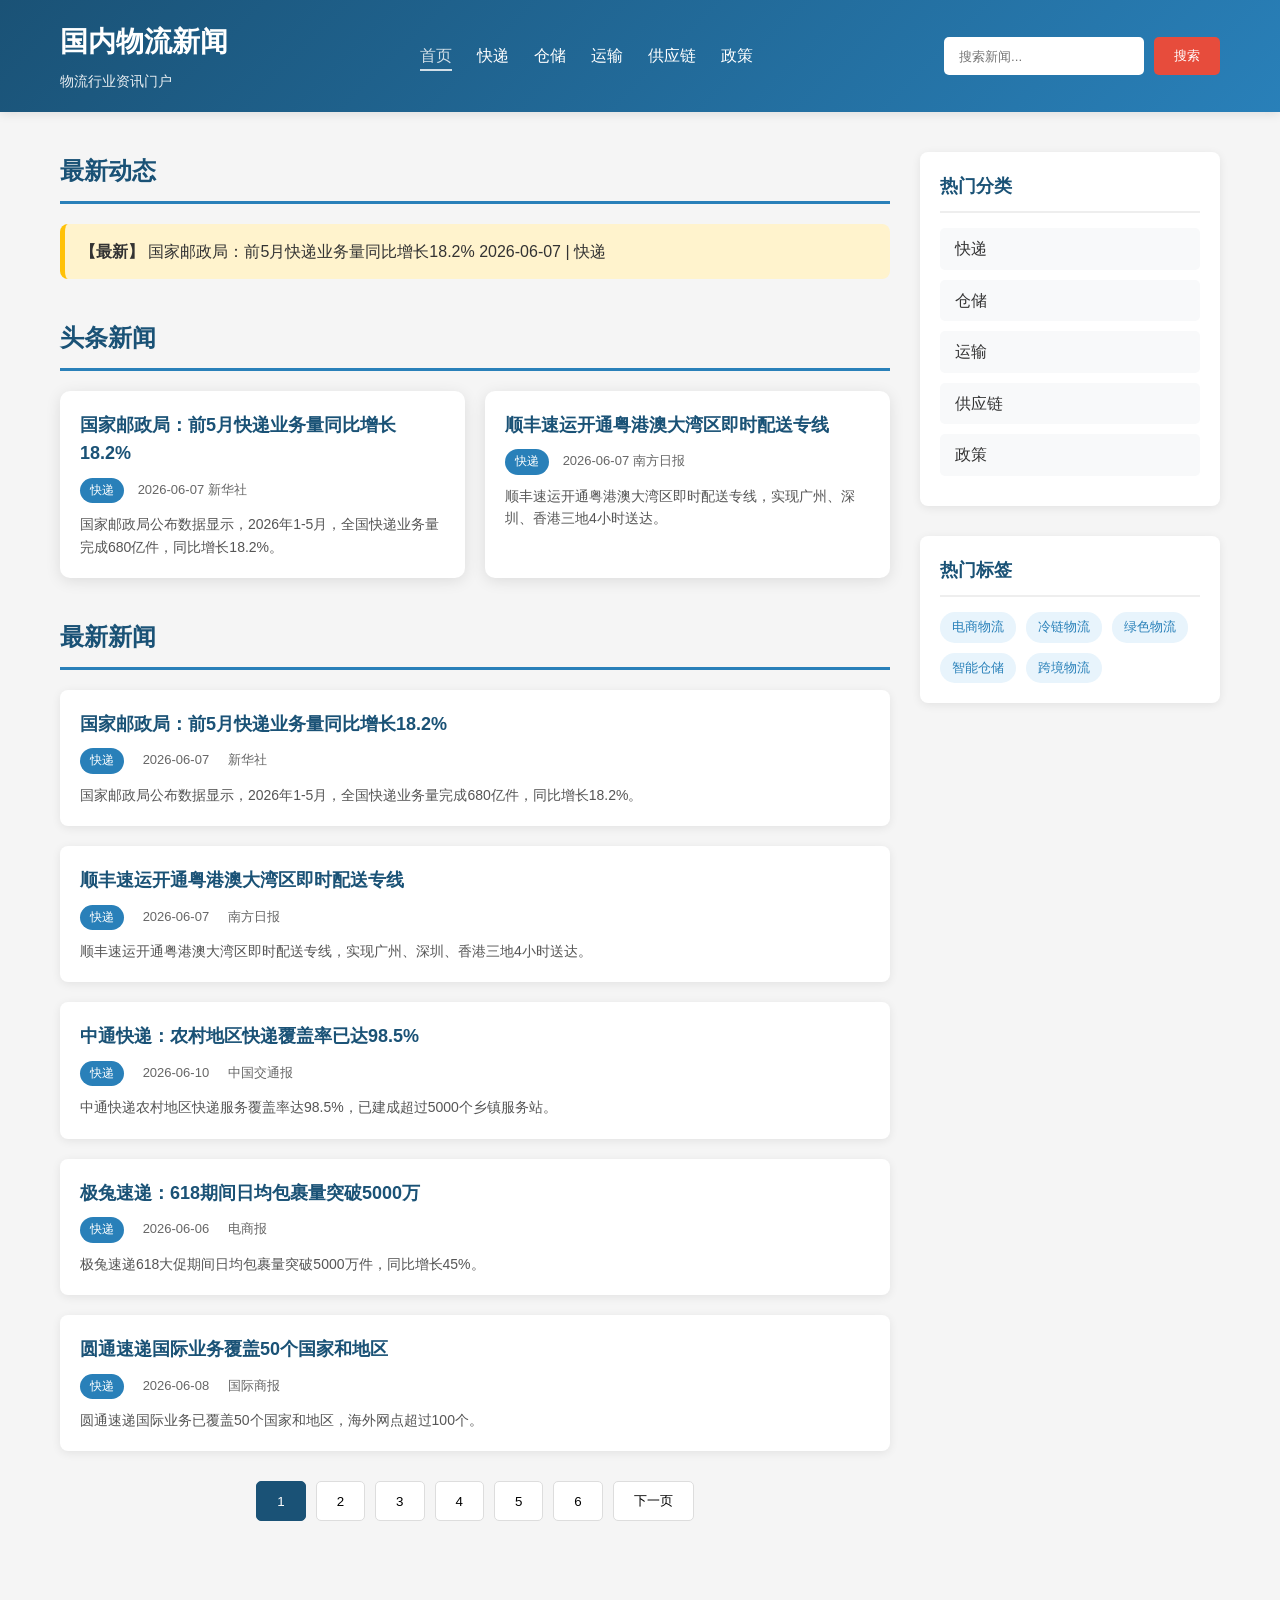
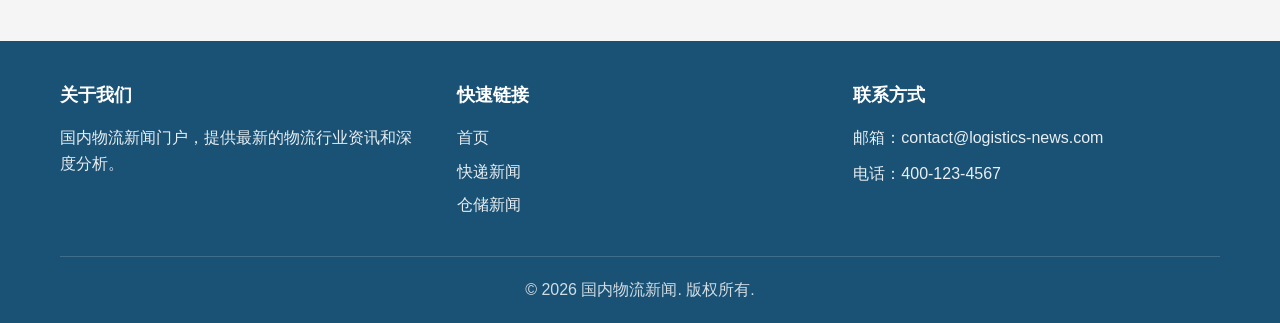
==== index.html @ 6ef32094 "物流新闻网站初始版本" ====
<!DOCTYPE html>
<html lang="zh-CN">
<head>
    <meta charset="UTF-8">
    <meta name="viewport" content="width=device-width, initial-scale=1.0">
    <meta name="description" content="国内物流行业最新新闻资讯，涵盖快递、仓储、运输、供应链等领域">
    <meta name="keywords" content="物流新闻,快递,仓储,运输,供应链,国内物流">
    <title>国内物流新闻 - 物流行业资讯门户</title>
    <link rel="stylesheet" href="css/style.css">
</head>
<body>
    <header class="header">
        <div class="container">
            <div class="logo">
                <h1>国内物流新闻</h1>
                <p class="tagline">物流行业资讯门户</p>
            </div>
            <nav class="nav">
                <ul>
                    <li><a href="index.html" class="active">首页</a></li>
                    <li><a href="category.html?cat=快递">快递</a></li>
                    <li><a href="category.html?cat=仓储">仓储</a></li>
                    <li><a href="category.html?cat=运输">运输</a></li>
                    <li><a href="category.html?cat=供应链">供应链</a></li>
                    <li><a href="category.html?cat=政策">政策</a></li>
                </ul>
            </nav>
            <div class="search-box">
                <input type="text" id="searchInput" placeholder="搜索新闻...">
                <button id="searchBtn">搜索</button>
            </div>
        </div>
    </header>

    <main class="main">
        <div class="container home-container">
            <div class="home-main">
                <section class="breaking-news">
                    <h2>最新动态</h2>
                    <div id="breakingNews" class="breaking-content">
                        <!-- 动态加载 -->
                    </div>
                </section>

                <section class="featured-news">
                    <h2>头条新闻</h2>
                    <div id="featuredNews" class="featured-grid">
                        <!-- 动态加载 -->
                    </div>
                </section>

                <section class="latest-news">
                    <h2>最新新闻</h2>
                    <div id="latestNews" class="news-list">
                        <!-- 动态加载 -->
                    </div>
                    <div class="pagination" id="pagination">
                        <!-- 分页控件 -->
                    </div>
                </section>
            </div>

            <aside class="sidebar">
                <div class="sidebar-section">
                    <h3>热门分类</h3>
                    <ul class="category-list">
                        <li><a href="category.html?cat=快递">快递</a></li>
                        <li><a href="category.html?cat=仓储">仓储</a></li>
                        <li><a href="category.html?cat=运输">运输</a></li>
                        <li><a href="category.html?cat=供应链">供应链</a></li>
                        <li><a href="category.html?cat=政策">政策</a></li>
                    </ul>
                </div>
                <div class="sidebar-section">
                    <h3>热门标签</h3>
                    <div class="tag-cloud">
                        <a href="category.html?tag=电商物流" class="tag">电商物流</a>
                        <a href="category.html?tag=冷链物流" class="tag">冷链物流</a>
                        <a href="category.html?tag=绿色物流" class="tag">绿色物流</a>
                        <a href="category.html?tag=智能仓储" class="tag">智能仓储</a>
                        <a href="category.html?tag=跨境物流" class="tag">跨境物流</a>
                    </div>
                </div>
            </aside>
        </div>
    </main>

    <footer class="footer">
        <div class="container">
            <div class="footer-content">
                <div class="footer-section">
                    <h4>关于我们</h4>
                    <p>国内物流新闻门户，提供最新的物流行业资讯和深度分析。</p>
                </div>
                <div class="footer-section">
                    <h4>快速链接</h4>
                    <ul>
                        <li><a href="index.html">首页</a></li>
                        <li><a href="category.html?cat=快递">快递新闻</a></li>
                        <li><a href="category.html?cat=仓储">仓储新闻</a></li>
                    </ul>
                </div>
                <div class="footer-section">
                    <h4>联系方式</h4>
                    <p>邮箱：contact@logistics-news.com</p>
                    <p>电话：400-123-4567</p>
                </div>
            </div>
            <div class="footer-bottom">
                <p>&copy; 2026 国内物流新闻. 版权所有.</p>
            </div>
        </div>
    </footer>

    <script src="js/articles.js"></script>
    <script src="js/main.js"></script>
</body>
</html>
---- css/style.css ----
/* 基础样式重置 */
* {
    margin: 0;
    padding: 0;
    box-sizing: border-box;
}

body {
    font-family: -apple-system, BlinkMacSystemFont, "Segoe UI", Roboto, "Helvetica Neue", Arial, "PingFang SC", "Microsoft YaHei", sans-serif;
    line-height: 1.6;
    color: #333;
    background-color: #f5f5f5;
}

.container {
    max-width: 1200px;
    margin: 0 auto;
    padding: 0 20px;
}

a {
    text-decoration: none;
    color: inherit;
}

ul {
    list-style: none;
}

/* 头部样式 */
.header {
    background: linear-gradient(135deg, #1a5276, #2980b9);
    color: white;
    padding: 20px 0;
    box-shadow: 0 2px 10px rgba(0,0,0,0.1);
}

.header .container {
    display: flex;
    justify-content: space-between;
    align-items: center;
    flex-wrap: wrap;
    gap: 20px;
}

.logo h1 {
    font-size: 28px;
    margin-bottom: 5px;
}

.logo h1 a {
    color: white;
}

.tagline {
    font-size: 14px;
    opacity: 0.9;
}

.nav ul {
    display: flex;
    gap: 25px;
}

.nav a {
    color: white;
    font-weight: 500;
    transition: opacity 0.3s;
}

.nav a:hover,
.nav a.active {
    opacity: 0.8;
    border-bottom: 2px solid white;
    padding-bottom: 5px;
}

.search-box {
    display: flex;
    gap: 10px;
}

.search-box input {
    padding: 10px 15px;
    border: none;
    border-radius: 5px;
    width: 200px;
}

.search-box button {
    padding: 10px 20px;
    background: #e74c3c;
    color: white;
    border: none;
    border-radius: 5px;
    cursor: pointer;
    transition: background 0.3s;
}

.search-box button:hover {
    background: #c0392b;
}

/* 主内容区 */
.main {
    padding: 40px 0;
}

.main .container {
    display: grid;
    grid-template-columns: 1fr 300px;
    gap: 30px;
}

/* 新闻板块样式 */
section {
    margin-bottom: 40px;
}

section h2 {
    font-size: 24px;
    color: #1a5276;
    margin-bottom: 20px;
    padding-bottom: 10px;
    border-bottom: 3px solid #2980b9;
}

/* 最新动态 */
.breaking-content {
    background: #fff3cd;
    padding: 15px;
    border-radius: 8px;
    border-left: 5px solid #ffc107;
}

/* 头条新闻网格 */
.featured-grid {
    display: grid;
    grid-template-columns: repeat(2, 1fr);
    gap: 20px;
}

.featured-item {
    background: white;
    border-radius: 10px;
    overflow: hidden;
    box-shadow: 0 3px 15px rgba(0,0,0,0.1);
    transition: transform 0.3s, box-shadow 0.3s;
}

.featured-item:hover {
    transform: translateY(-5px);
    box-shadow: 0 5px 20px rgba(0,0,0,0.15);
}

.featured-item .content {
    padding: 20px;
}

.featured-item h3 {
    font-size: 18px;
    margin-bottom: 10px;
    color: #1a5276;
}

.featured-item .meta {
    font-size: 13px;
    color: #666;
    margin-bottom: 10px;
}

.featured-item .summary {
    font-size: 14px;
    color: #555;
}

/* 新闻列表 */
.news-list {
    display: flex;
    flex-direction: column;
    gap: 20px;
}

.news-item {
    background: white;
    border-radius: 8px;
    overflow: hidden;
    box-shadow: 0 2px 10px rgba(0,0,0,0.08);
    transition: transform 0.3s, box-shadow 0.3s;
}

.news-item:hover {
    transform: translateX(5px);
    box-shadow: 0 4px 15px rgba(0,0,0,0.12);
}

.news-item .content {
    padding: 20px;
}

.news-item h3 {
    font-size: 18px;
    margin-bottom: 10px;
    color: #1a5276;
}

.news-item .meta {
    font-size: 13px;
    color: #666;
    margin-bottom: 10px;
}

.news-item .meta span {
    margin-right: 15px;
}

.news-item .summary {
    font-size: 14px;
    color: #555;
    display: -webkit-box;
    -webkit-line-clamp: 2;
    -webkit-box-orient: vertical;
    overflow: hidden;
}

/* 分类标签 */
.category-badge {
    display: inline-block;
    padding: 3px 10px;
    background: #2980b9;
    color: white;
    border-radius: 15px;
    font-size: 12px;
    margin-right: 10px;
}

/* 分页 */
.pagination {
    display: flex;
    justify-content: center;
    gap: 10px;
    margin-top: 30px;
}

.pagination button {
    padding: 10px 20px;
    border: 1px solid #ddd;
    background: white;
    border-radius: 5px;
    cursor: pointer;
    transition: all 0.3s;
}

.pagination button:hover {
    background: #2980b9;
    color: white;
    border-color: #2980b9;
}

.pagination button.active {
    background: #1a5276;
    color: white;
    border-color: #1a5276;
}

/* 侧边栏 */
.sidebar {
    display: flex;
    flex-direction: column;
    gap: 30px;
}

.sidebar-section {
    background: white;
    padding: 20px;
    border-radius: 8px;
    box-shadow: 0 2px 10px rgba(0,0,0,0.08);
}

.sidebar-section h3 {
    font-size: 18px;
    color: #1a5276;
    margin-bottom: 15px;
    padding-bottom: 10px;
    border-bottom: 2px solid #eee;
}

.category-list li {
    margin-bottom: 10px;
}

.category-list a {
    display: block;
    padding: 8px 15px;
    background: #f8f9fa;
    border-radius: 5px;
    transition: all 0.3s;
}

.category-list a:hover {
    background: #2980b9;
    color: white;
}

.tag-cloud {
    display: flex;
    flex-wrap: wrap;
    gap: 10px;
}

.tag {
    display: inline-block;
    padding: 5px 12px;
    background: #e8f4fc;
    color: #2980b9;
    border-radius: 15px;
    font-size: 13px;
    transition: all 0.3s;
}

.tag:hover {
    background: #2980b9;
    color: white;
}

/* 文章详情页 */
.article-detail {
    background: white;
    padding: 40px;
    border-radius: 10px;
    box-shadow: 0 3px 15px rgba(0,0,0,0.1);
}

.article-detail h1 {
    font-size: 28px;
    color: #1a5276;
    margin-bottom: 20px;
    line-height: 1.4;
}

.article-meta {
    display: flex;
    gap: 20px;
    margin-bottom: 20px;
    padding-bottom: 15px;
    border-bottom: 1px solid #eee;
    font-size: 14px;
    color: #666;
}

.article-content {
    font-size: 16px;
    line-height: 1.8;
}

.article-content p {
    margin-bottom: 20px;
}

.article-tags {
    margin-top: 30px;
    padding-top: 20px;
    border-top: 1px solid #eee;
}

.article-tags .tag {
    margin-right: 10px;
}

/* 相关文章 */
.related-list {
    display: flex;
    flex-direction: column;
    gap: 15px;
}

.related-item {
    padding: 10px;
    background: #f8f9fa;
    border-radius: 5px;
    transition: background 0.3s;
}

.related-item:hover {
    background: #e8f4fc;
}

.related-item h4 {
    font-size: 14px;
    margin-bottom: 5px;
    color: #1a5276;
}

.related-item .meta {
    font-size: 12px;
    color: #888;
}

/* 分类页面头部 */
.category-header {
    background: white;
    padding: 30px;
    border-radius: 10px;
    margin-bottom: 30px;
    box-shadow: 0 3px 15px rgba(0,0,0,0.1);
}

.category-header h2 {
    border: none;
    margin-bottom: 10px;
    padding-bottom: 0;
}

.category-meta {
    color: #666;
    font-size: 14px;
}

/* 页脚 */
.footer {
    background: #1a5276;
    color: white;
    padding: 40px 0 20px;
    margin-top: 40px;
}

.footer-content {
    display: grid;
    grid-template-columns: repeat(3, 1fr);
    gap: 30px;
    margin-bottom: 30px;
}

.footer-section h4 {
    font-size: 18px;
    margin-bottom: 15px;
}

.footer-section p {
    opacity: 0.9;
    margin-bottom: 10px;
}

.footer-section ul li {
    margin-bottom: 8px;
}

.footer-section a {
    opacity: 0.9;
    transition: opacity 0.3s;
}

.footer-section a:hover {
    opacity: 1;
}

.footer-bottom {
    text-align: center;
    padding-top: 20px;
    border-top: 1px solid rgba(255,255,255,0.2);
    opacity: 0.8;
}

/* 加载和错误状态 */
.loading,
.error {
    text-align: center;
    padding: 40px;
    font-size: 16px;
    color: #666;
}

.error {
    color: #e74c3c;
}

/* 响应式设计 */
@media (max-width: 992px) {
    .main .container {
        grid-template-columns: 1fr;
    }
    
    .sidebar {
        order: -1;
    }
    
    .featured-grid {
        grid-template-columns: 1fr;
    }
}

@media (max-width: 768px) {
    .header .container {
        flex-direction: column;
        text-align: center;
    }
    
    .nav ul {
        flex-wrap: wrap;
        justify-content: center;
    }
    
    .footer-content {
        grid-template-columns: 1fr;
    }
    
    .article-detail {
        padding: 20px;
    }
    
    .article-meta {
        flex-direction: column;
        gap: 10px;
    }
    
    .category-container {
        grid-template-columns: 1fr;
    }
}

/* 首页布局 */
.home-container {
    display: grid;
    grid-template-columns: 1fr 280px;
    gap: 30px;
}

.home-main {
    min-width: 0;
}

/* 分类页面布局 */
.category-container {
    display: grid;
    grid-template-columns: 1fr 280px;
    gap: 30px;
}

.category-main {
    min-width: 0;
}

.category-header {
    background: white;
    padding: 30px;
    border-radius: 10px;
    margin-bottom: 25px;
    box-shadow: 0 2px 10px rgba(0,0,0,0.08);
}

.category-header h2 {
    font-size: 26px;
    color: #1a5276;
    margin-bottom: 10px;
    border: none;
    padding-bottom: 0;
}

.category-meta {
    color: #666;
    font-size: 14px;
}

.category-news {
    background: white;
    padding: 25px;
    border-radius: 10px;
    box-shadow: 0 2px 10px rgba(0,0,0,0.08);
}

.category-news .news-list {
    gap: 20px;
}

.category-news .news-item {
    background: #f8f9fa;
}

/* 返回顶部按钮 */
.back-to-top {
    position: fixed;
    bottom: 40px;
    right: 40px;
    width: 50px;
    height: 50px;
    background: linear-gradient(135deg, #1a5276, #2980b9);
    color: white;
    border: none;
    border-radius: 50%;
    cursor: pointer;
    display: flex;
    align-items: center;
    justify-content: center;
    font-size: 24px;
    box-shadow: 0 4px 15px rgba(0,0,0,0.2);
    transition: all 0.3s;
    opacity: 0;
    visibility: hidden;
    z-index: 1000;
}

.back-to-top:hover {
    transform: translateY(-5px);
    box-shadow: 0 6px 20px rgba(0,0,0,0.3);
}

.back-to-top.visible {
    opacity: 1;
    visibility: visible;
}

.back-to-top::before {
    content: "↑";
    font-weight: bold;
}

/* 返回列表按钮 */
.back-to-list {
    display: inline-flex;
    align-items: center;
    gap: 8px;
    padding: 10px 20px;
    background: #f8f9fa;
    color: #1a5276;
    border: 2px solid #1a5276;
    border-radius: 25px;
    font-size: 14px;
    text-decoration: none;
    transition: all 0.3s;
    margin-bottom: 20px;
}

.back-to-list:hover {
    background: #1a5276;
    color: white;
}

.back-to-list::before {
    content: "←";
    font-size: 16px;
}

/* 文章详情页布局 */
.article-container {
    display: grid;
    grid-template-columns: 1fr 280px;
    gap: 30px;
}

.article-main {
    min-width: 0;
}

.article-detail {
    background: white;
    padding: 40px;
    border-radius: 10px;
    box-shadow: 0 2px 10px rgba(0,0,0,0.08);
}
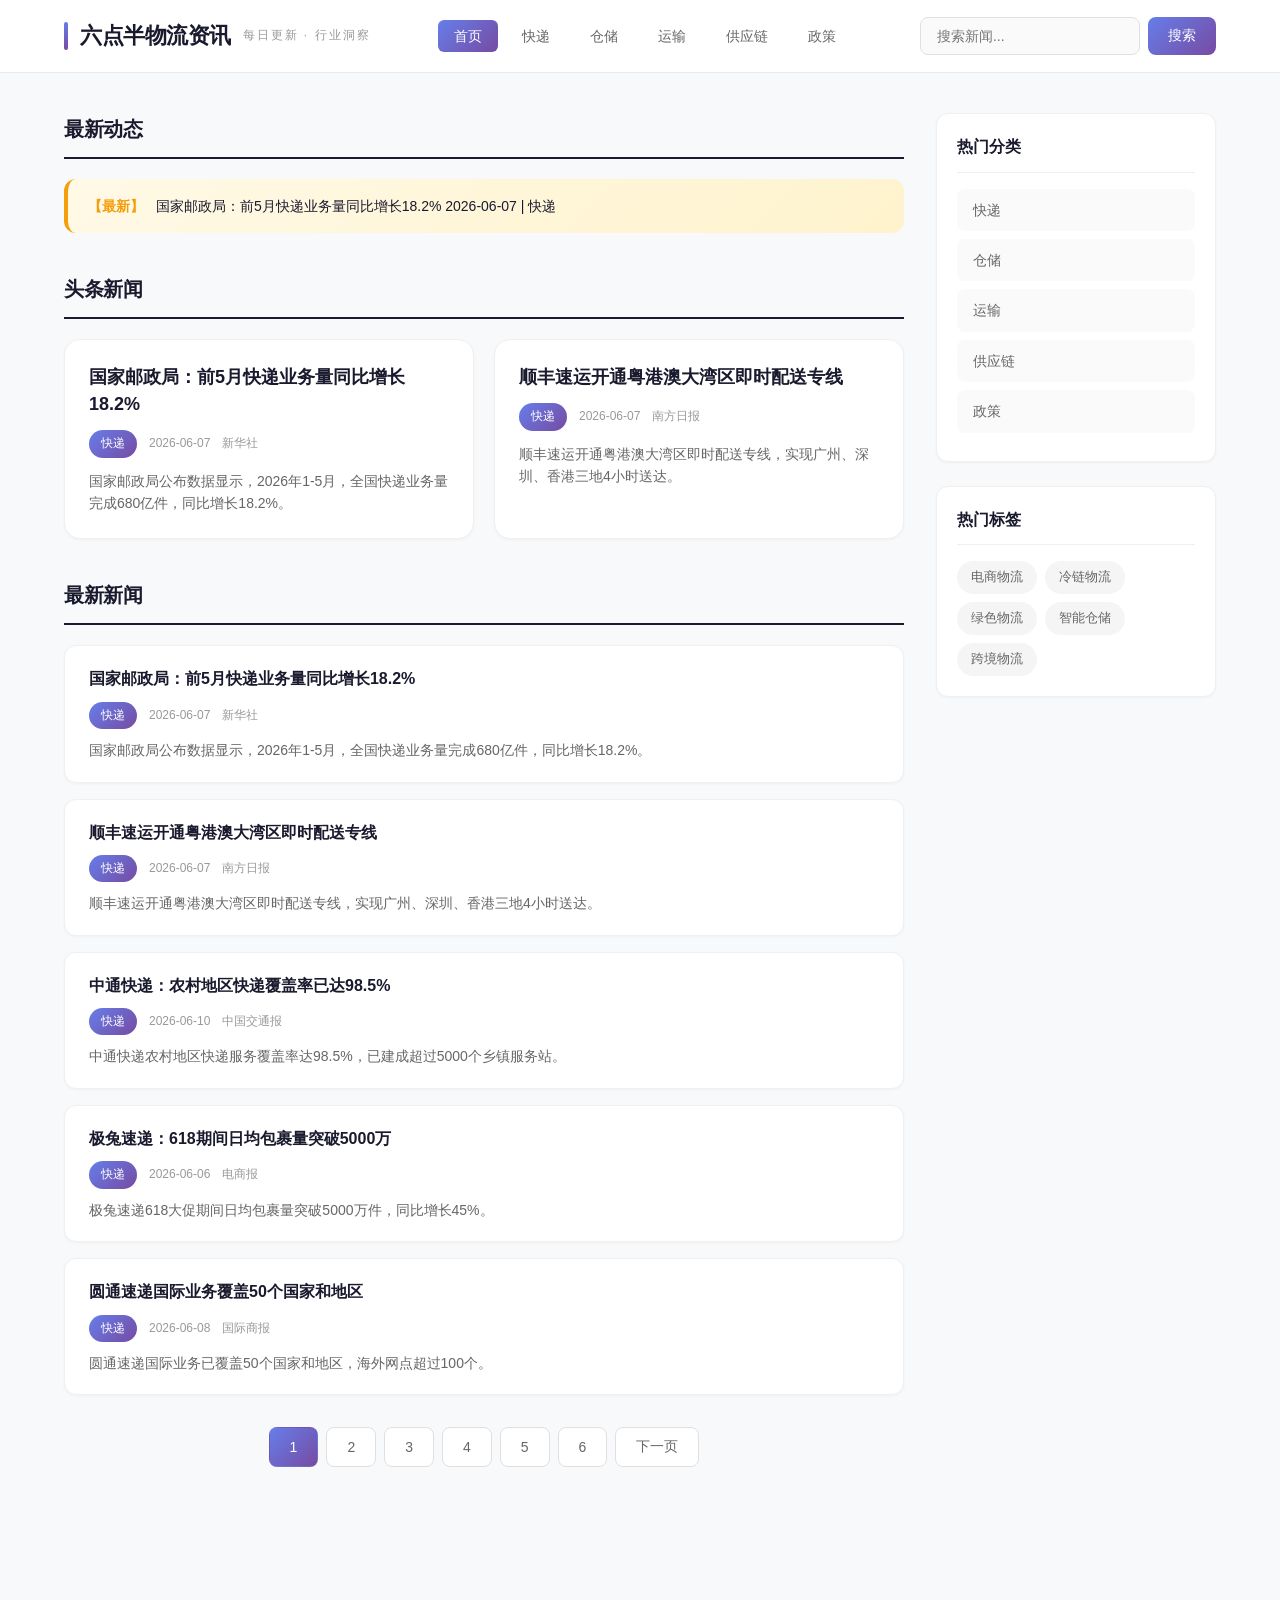
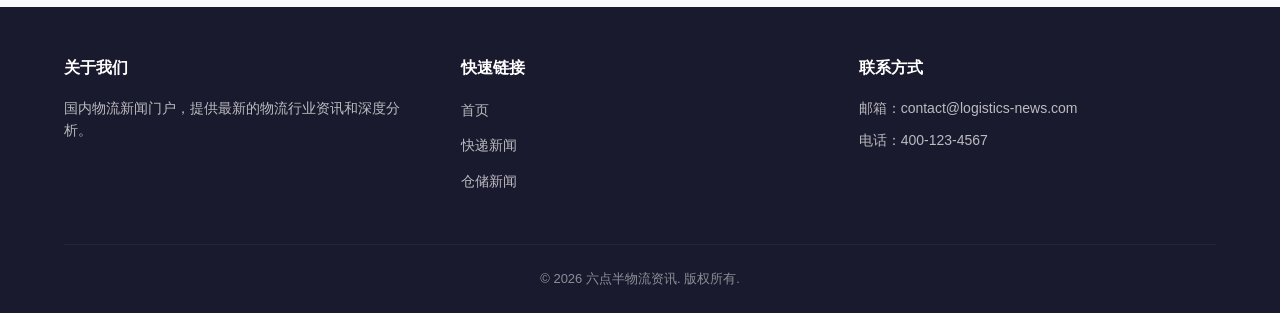
==== commit aad1da7e: "网站更名为六点半物流资讯，优化UI设计" ====
--- a/index.html
+++ b/index.html
@@ -5,15 +5,15 @@
     <meta name="viewport" content="width=device-width, initial-scale=1.0">
     <meta name="description" content="国内物流行业最新新闻资讯，涵盖快递、仓储、运输、供应链等领域">
     <meta name="keywords" content="物流新闻,快递,仓储,运输,供应链,国内物流">
-    <title>国内物流新闻 - 物流行业资讯门户</title>
+    <title>六点半物流资讯 - 物流行业资讯门户</title>
     <link rel="stylesheet" href="css/style.css">
 </head>
 <body>
     <header class="header">
         <div class="container">
             <div class="logo">
-                <h1>国内物流新闻</h1>
-                <p class="tagline">物流行业资讯门户</p>
+                <h1>六点半物流资讯</h1>
+                <p class="tagline">每日更新 · 行业洞察</p>
             </div>
             <nav class="nav">
                 <ul>
@@ -107,7 +107,7 @@
                 </div>
             </div>
             <div class="footer-bottom">
-                <p>&copy; 2026 国内物流新闻. 版权所有.</p>
+                <p>&copy; 2026 六点半物流资讯. 版权所有.</p>
             </div>
         </div>
     </footer>
--- a/css/style.css
+++ b/css/style.css
@@ -8,97 +8,137 @@
 body {
     font-family: -apple-system, BlinkMacSystemFont, "Segoe UI", Roboto, "Helvetica Neue", Arial, "PingFang SC", "Microsoft YaHei", sans-serif;
     line-height: 1.6;
-    color: #333;
-    background-color: #f5f5f5;
+    color: #1a1a2e;
+    background-color: #f8f9fa;
+    -webkit-font-smoothing: antialiased;
 }
 
 .container {
     max-width: 1200px;
     margin: 0 auto;
-    padding: 0 20px;
+    padding: 0 24px;
 }
 
 a {
     text-decoration: none;
     color: inherit;
+    transition: color 0.2s;
 }
 
 ul {
     list-style: none;
 }
 
-/* 头部样式 */
+/* 头部样式 - 简洁高级 */
 .header {
-    background: linear-gradient(135deg, #1a5276, #2980b9);
-    color: white;
-    padding: 20px 0;
-    box-shadow: 0 2px 10px rgba(0,0,0,0.1);
+    background: #fff;
+    border-bottom: 1px solid #eaeaea;
+    padding: 0;
+    position: sticky;
+    top: 0;
+    z-index: 100;
 }
 
 .header .container {
     display: flex;
     justify-content: space-between;
     align-items: center;
-    flex-wrap: wrap;
-    gap: 20px;
+    height: 72px;
+}
+
+.logo {
+    display: flex;
+    align-items: center;
+    gap: 12px;
 }
 
 .logo h1 {
-    font-size: 28px;
-    margin-bottom: 5px;
+    font-size: 22px;
+    font-weight: 700;
+    color: #1a1a2e;
+    letter-spacing: -0.5px;
 }
 
 .logo h1 a {
-    color: white;
+    color: inherit;
+}
+
+.logo::before {
+    content: "";
+    display: block;
+    width: 4px;
+    height: 28px;
+    background: linear-gradient(180deg, #667eea, #764ba2);
+    border-radius: 2px;
 }
 
 .tagline {
-    font-size: 14px;
-    opacity: 0.9;
+    font-size: 12px;
+    color: #999;
+    letter-spacing: 2px;
 }
 
 .nav ul {
     display: flex;
-    gap: 25px;
+    gap: 8px;
 }
 
 .nav a {
-    color: white;
+    color: #666;
     font-weight: 500;
-    transition: opacity 0.3s;
-}
-
-.nav a:hover,
+    font-size: 14px;
+    padding: 8px 16px;
+    border-radius: 6px;
+    transition: all 0.2s;
+}
+
+.nav a:hover {
+    color: #667eea;
+    background: #f0f0ff;
+}
+
 .nav a.active {
-    opacity: 0.8;
-    border-bottom: 2px solid white;
-    padding-bottom: 5px;
+    color: #fff;
+    background: linear-gradient(135deg, #667eea, #764ba2);
 }
 
 .search-box {
     display: flex;
-    gap: 10px;
+    gap: 8px;
 }
 
 .search-box input {
-    padding: 10px 15px;
-    border: none;
-    border-radius: 5px;
-    width: 200px;
+    padding: 10px 16px;
+    border: 1px solid #e0e0e0;
+    border-radius: 8px;
+    width: 220px;
+    font-size: 14px;
+    transition: all 0.2s;
+    background: #fafafa;
+}
+
+.search-box input:focus {
+    outline: none;
+    border-color: #667eea;
+    background: #fff;
+    box-shadow: 0 0 0 3px rgba(102, 126, 234, 0.1);
 }
 
 .search-box button {
     padding: 10px 20px;
-    background: #e74c3c;
+    background: linear-gradient(135deg, #667eea, #764ba2);
     color: white;
     border: none;
-    border-radius: 5px;
+    border-radius: 8px;
     cursor: pointer;
-    transition: background 0.3s;
+    font-weight: 500;
+    font-size: 14px;
+    transition: all 0.2s;
 }
 
 .search-box button:hover {
-    background: #c0392b;
+    transform: translateY(-1px);
+    box-shadow: 0 4px 12px rgba(102, 126, 234, 0.4);
 }
 
 /* 主内容区 */
@@ -106,10 +146,15 @@
     padding: 40px 0;
 }
 
-.main .container {
+/* 首页布局 */
+.home-container {
     display: grid;
-    grid-template-columns: 1fr 300px;
-    gap: 30px;
+    grid-template-columns: 1fr 280px;
+    gap: 32px;
+}
+
+.home-main {
+    min-width: 0;
 }
 
 /* 新闻板块样式 */
@@ -118,19 +163,36 @@
 }
 
 section h2 {
-    font-size: 24px;
-    color: #1a5276;
+    font-size: 20px;
+    color: #1a1a2e;
     margin-bottom: 20px;
-    padding-bottom: 10px;
-    border-bottom: 3px solid #2980b9;
+    padding-bottom: 12px;
+    border-bottom: 2px solid #1a1a2e;
+    font-weight: 600;
+    letter-spacing: -0.3px;
 }
 
 /* 最新动态 */
 .breaking-content {
-    background: #fff3cd;
-    padding: 15px;
-    border-radius: 8px;
-    border-left: 5px solid #ffc107;
+    background: linear-gradient(135deg, #fff9e6, #fff3cd);
+    padding: 16px 20px;
+    border-radius: 12px;
+    border-left: 4px solid #f59e0b;
+    font-size: 14px;
+}
+
+.breaking-content strong {
+    color: #f59e0b;
+    margin-right: 8px;
+}
+
+.breaking-content a {
+    color: #1a1a2e;
+    font-weight: 500;
+}
+
+.breaking-content a:hover {
+    color: #667eea;
 }
 
 /* 头条新闻网格 */
@@ -141,216 +203,280 @@
 }
 
 .featured-item {
-    background: white;
-    border-radius: 10px;
-    overflow: hidden;
-    box-shadow: 0 3px 15px rgba(0,0,0,0.1);
-    transition: transform 0.3s, box-shadow 0.3s;
+    background: #fff;
+    border-radius: 16px;
+    padding: 24px;
+    box-shadow: 0 1px 3px rgba(0,0,0,0.04);
+    border: 1px solid #f0f0f0;
+    transition: all 0.3s;
 }
 
 .featured-item:hover {
-    transform: translateY(-5px);
-    box-shadow: 0 5px 20px rgba(0,0,0,0.15);
+    transform: translateY(-4px);
+    box-shadow: 0 12px 32px rgba(0,0,0,0.08);
+    border-color: #e0e0e0;
 }
 
 .featured-item .content {
-    padding: 20px;
+    padding: 0;
 }
 
 .featured-item h3 {
     font-size: 18px;
-    margin-bottom: 10px;
-    color: #1a5276;
+    margin-bottom: 12px;
+    color: #1a1a2e;
+    line-height: 1.5;
+    font-weight: 600;
+}
+
+.featured-item h3 a:hover {
+    color: #667eea;
 }
 
 .featured-item .meta {
-    font-size: 13px;
+    font-size: 12px;
+    color: #999;
+    margin-bottom: 12px;
+    display: flex;
+    align-items: center;
+    gap: 12px;
+}
+
+.featured-item .summary {
+    font-size: 14px;
     color: #666;
-    margin-bottom: 10px;
-}
-
-.featured-item .summary {
-    font-size: 14px;
-    color: #555;
+    line-height: 1.6;
 }
 
 /* 新闻列表 */
 .news-list {
     display: flex;
     flex-direction: column;
-    gap: 20px;
+    gap: 16px;
 }
 
 .news-item {
-    background: white;
-    border-radius: 8px;
-    overflow: hidden;
-    box-shadow: 0 2px 10px rgba(0,0,0,0.08);
-    transition: transform 0.3s, box-shadow 0.3s;
+    background: #fff;
+    border-radius: 12px;
+    padding: 20px 24px;
+    box-shadow: 0 1px 3px rgba(0,0,0,0.04);
+    border: 1px solid #f0f0f0;
+    transition: all 0.3s;
 }
 
 .news-item:hover {
-    transform: translateX(5px);
-    box-shadow: 0 4px 15px rgba(0,0,0,0.12);
+    transform: translateX(4px);
+    box-shadow: 0 8px 24px rgba(0,0,0,0.06);
+    border-color: #e0e0e0;
 }
 
 .news-item .content {
-    padding: 20px;
+    padding: 0;
 }
 
 .news-item h3 {
-    font-size: 18px;
+    font-size: 16px;
     margin-bottom: 10px;
-    color: #1a5276;
+    color: #1a1a2e;
+    font-weight: 600;
+}
+
+.news-item h3 a:hover {
+    color: #667eea;
 }
 
 .news-item .meta {
-    font-size: 13px;
+    font-size: 12px;
+    color: #999;
+    margin-bottom: 10px;
+    display: flex;
+    align-items: center;
+    gap: 12px;
+}
+
+.news-item .summary {
+    font-size: 14px;
     color: #666;
-    margin-bottom: 10px;
-}
-
-.news-item .meta span {
-    margin-right: 15px;
-}
-
-.news-item .summary {
-    font-size: 14px;
-    color: #555;
     display: -webkit-box;
     -webkit-line-clamp: 2;
     -webkit-box-orient: vertical;
     overflow: hidden;
+    line-height: 1.6;
 }
 
 /* 分类标签 */
 .category-badge {
     display: inline-block;
-    padding: 3px 10px;
-    background: #2980b9;
+    padding: 4px 12px;
+    background: linear-gradient(135deg, #667eea, #764ba2);
     color: white;
-    border-radius: 15px;
+    border-radius: 20px;
     font-size: 12px;
-    margin-right: 10px;
+    font-weight: 500;
 }
 
 /* 分页 */
 .pagination {
     display: flex;
     justify-content: center;
-    gap: 10px;
-    margin-top: 30px;
+    gap: 8px;
+    margin-top: 32px;
 }
 
 .pagination button {
     padding: 10px 20px;
-    border: 1px solid #ddd;
-    background: white;
-    border-radius: 5px;
+    border: 1px solid #e0e0e0;
+    background: #fff;
+    border-radius: 8px;
     cursor: pointer;
-    transition: all 0.3s;
+    transition: all 0.2s;
+    font-size: 14px;
+    color: #666;
 }
 
 .pagination button:hover {
-    background: #2980b9;
+    border-color: #667eea;
+    color: #667eea;
+}
+
+.pagination button.active {
+    background: linear-gradient(135deg, #667eea, #764ba2);
     color: white;
-    border-color: #2980b9;
-}
-
-.pagination button.active {
-    background: #1a5276;
-    color: white;
-    border-color: #1a5276;
+    border-color: transparent;
 }
 
 /* 侧边栏 */
 .sidebar {
     display: flex;
     flex-direction: column;
-    gap: 30px;
+    gap: 24px;
 }
 
 .sidebar-section {
-    background: white;
+    background: #fff;
     padding: 20px;
-    border-radius: 8px;
-    box-shadow: 0 2px 10px rgba(0,0,0,0.08);
+    border-radius: 12px;
+    box-shadow: 0 1px 3px rgba(0,0,0,0.04);
+    border: 1px solid #f0f0f0;
 }
 
 .sidebar-section h3 {
-    font-size: 18px;
-    color: #1a5276;
-    margin-bottom: 15px;
-    padding-bottom: 10px;
-    border-bottom: 2px solid #eee;
+    font-size: 16px;
+    color: #1a1a2e;
+    margin-bottom: 16px;
+    padding-bottom: 12px;
+    border-bottom: 1px solid #f0f0f0;
+    font-weight: 600;
 }
 
 .category-list li {
-    margin-bottom: 10px;
+    margin-bottom: 8px;
 }
 
 .category-list a {
     display: block;
-    padding: 8px 15px;
-    background: #f8f9fa;
-    border-radius: 5px;
-    transition: all 0.3s;
+    padding: 10px 16px;
+    background: #fafafa;
+    border-radius: 8px;
+    font-size: 14px;
+    color: #666;
+    transition: all 0.2s;
 }
 
 .category-list a:hover {
-    background: #2980b9;
+    background: linear-gradient(135deg, #667eea, #764ba2);
     color: white;
 }
 
 .tag-cloud {
     display: flex;
     flex-wrap: wrap;
-    gap: 10px;
+    gap: 8px;
 }
 
 .tag {
     display: inline-block;
-    padding: 5px 12px;
-    background: #e8f4fc;
-    color: #2980b9;
-    border-radius: 15px;
+    padding: 6px 14px;
+    background: #f5f5f5;
+    color: #666;
+    border-radius: 20px;
     font-size: 13px;
-    transition: all 0.3s;
+    transition: all 0.2s;
 }
 
 .tag:hover {
-    background: #2980b9;
+    background: linear-gradient(135deg, #667eea, #764ba2);
     color: white;
 }
 
 /* 文章详情页 */
+.article-container {
+    display: grid;
+    grid-template-columns: 1fr 280px;
+    gap: 32px;
+}
+
+.article-main {
+    min-width: 0;
+}
+
+.back-to-list {
+    display: inline-flex;
+    align-items: center;
+    gap: 8px;
+    padding: 10px 20px;
+    background: #fff;
+    color: #666;
+    border: 1px solid #e0e0e0;
+    border-radius: 8px;
+    font-size: 14px;
+    text-decoration: none;
+    transition: all 0.2s;
+    margin-bottom: 20px;
+}
+
+.back-to-list:hover {
+    color: #667eea;
+    border-color: #667eea;
+    background: #f8f9ff;
+}
+
+.back-to-list::before {
+    content: "←";
+    font-size: 14px;
+}
+
 .article-detail {
-    background: white;
+    background: #fff;
     padding: 40px;
-    border-radius: 10px;
-    box-shadow: 0 3px 15px rgba(0,0,0,0.1);
+    border-radius: 16px;
+    box-shadow: 0 1px 3px rgba(0,0,0,0.04);
+    border: 1px solid #f0f0f0;
 }
 
 .article-detail h1 {
     font-size: 28px;
-    color: #1a5276;
+    color: #1a1a2e;
     margin-bottom: 20px;
     line-height: 1.4;
+    font-weight: 700;
+    letter-spacing: -0.5px;
 }
 
 .article-meta {
     display: flex;
     gap: 20px;
-    margin-bottom: 20px;
-    padding-bottom: 15px;
-    border-bottom: 1px solid #eee;
-    font-size: 14px;
-    color: #666;
+    margin-bottom: 24px;
+    padding-bottom: 20px;
+    border-bottom: 1px solid #f0f0f0;
+    font-size: 14px;
+    color: #999;
 }
 
 .article-content {
     font-size: 16px;
     line-height: 1.8;
+    color: #444;
 }
 
 .article-content p {
@@ -358,96 +484,116 @@
 }
 
 .article-tags {
-    margin-top: 30px;
+    margin-top: 32px;
     padding-top: 20px;
-    border-top: 1px solid #eee;
+    border-top: 1px solid #f0f0f0;
 }
 
 .article-tags .tag {
-    margin-right: 10px;
+    margin-right: 8px;
 }
 
 /* 相关文章 */
 .related-list {
     display: flex;
     flex-direction: column;
-    gap: 15px;
+    gap: 12px;
 }
 
 .related-item {
-    padding: 10px;
-    background: #f8f9fa;
-    border-radius: 5px;
-    transition: background 0.3s;
+    padding: 14px;
+    background: #fafafa;
+    border-radius: 8px;
+    transition: all 0.2s;
 }
 
 .related-item:hover {
-    background: #e8f4fc;
+    background: #f0f0ff;
 }
 
 .related-item h4 {
     font-size: 14px;
-    margin-bottom: 5px;
-    color: #1a5276;
+    margin-bottom: 6px;
+    color: #1a1a2e;
+    font-weight: 500;
+    line-height: 1.5;
+}
+
+.related-item h4:hover {
+    color: #667eea;
 }
 
 .related-item .meta {
     font-size: 12px;
-    color: #888;
-}
-
-/* 分类页面头部 */
+    color: #999;
+}
+
+/* 分类页面 */
 .category-header {
-    background: white;
-    padding: 30px;
-    border-radius: 10px;
-    margin-bottom: 30px;
-    box-shadow: 0 3px 15px rgba(0,0,0,0.1);
+    background: #fff;
+    padding: 32px;
+    border-radius: 16px;
+    margin-bottom: 24px;
+    box-shadow: 0 1px 3px rgba(0,0,0,0.04);
+    border: 1px solid #f0f0f0;
 }
 
 .category-header h2 {
+    font-size: 28px;
     border: none;
-    margin-bottom: 10px;
+    margin-bottom: 8px;
     padding-bottom: 0;
 }
 
 .category-meta {
-    color: #666;
-    font-size: 14px;
+    color: #999;
+    font-size: 14px;
+}
+
+.category-news {
+    background: #fff;
+    padding: 24px;
+    border-radius: 16px;
+    box-shadow: 0 1px 3px rgba(0,0,0,0.04);
+    border: 1px solid #f0f0f0;
 }
 
 /* 页脚 */
 .footer {
-    background: #1a5276;
-    color: white;
-    padding: 40px 0 20px;
-    margin-top: 40px;
+    background: #1a1a2e;
+    color: #fff;
+    padding: 48px 0 24px;
+    margin-top: 60px;
 }
 
 .footer-content {
     display: grid;
     grid-template-columns: repeat(3, 1fr);
-    gap: 30px;
-    margin-bottom: 30px;
+    gap: 40px;
+    margin-bottom: 40px;
 }
 
 .footer-section h4 {
-    font-size: 18px;
-    margin-bottom: 15px;
+    font-size: 16px;
+    margin-bottom: 16px;
+    font-weight: 600;
 }
 
 .footer-section p {
-    opacity: 0.9;
+    opacity: 0.7;
     margin-bottom: 10px;
+    font-size: 14px;
+    line-height: 1.6;
 }
 
 .footer-section ul li {
-    margin-bottom: 8px;
+    margin-bottom: 10px;
 }
 
 .footer-section a {
-    opacity: 0.9;
-    transition: opacity 0.3s;
+    opacity: 0.7;
+    transition: opacity 0.2s;
+    font-size: 14px;
 }
 
 .footer-section a:hover {
@@ -456,124 +602,23 @@
 
 .footer-bottom {
     text-align: center;
-    padding-top: 20px;
-    border-top: 1px solid rgba(255,255,255,0.2);
-    opacity: 0.8;
+    padding-top: 24px;
+    border-top: 1px solid rgba(255,255,255,0.1);
+    opacity: 0.5;
+    font-size: 13px;
 }
 
 /* 加载和错误状态 */
 .loading,
 .error {
     text-align: center;
-    padding: 40px;
+    padding: 60px;
     font-size: 16px;
-    color: #666;
+    color: #999;
 }
 
 .error {
     color: #e74c3c;
-}
-
-/* 响应式设计 */
-@media (max-width: 992px) {
-    .main .container {
-        grid-template-columns: 1fr;
-    }
-    
-    .sidebar {
-        order: -1;
-    }
-    
-    .featured-grid {
-        grid-template-columns: 1fr;
-    }
-}
-
-@media (max-width: 768px) {
-    .header .container {
-        flex-direction: column;
-        text-align: center;
-    }
-    
-    .nav ul {
-        flex-wrap: wrap;
-        justify-content: center;
-    }
-    
-    .footer-content {
-        grid-template-columns: 1fr;
-    }
-    
-    .article-detail {
-        padding: 20px;
-    }
-    
-    .article-meta {
-        flex-direction: column;
-        gap: 10px;
-    }
-    
-    .category-container {
-        grid-template-columns: 1fr;
-    }
-}
-
-/* 首页布局 */
-.home-container {
-    display: grid;
-    grid-template-columns: 1fr 280px;
-    gap: 30px;
-}
-
-.home-main {
-    min-width: 0;
-}
-
-/* 分类页面布局 */
-.category-container {
-    display: grid;
-    grid-template-columns: 1fr 280px;
-    gap: 30px;
-}
-
-.category-main {
-    min-width: 0;
-}
-
-.category-header {
-    background: white;
-    padding: 30px;
-    border-radius: 10px;
-    margin-bottom: 25px;
-    box-shadow: 0 2px 10px rgba(0,0,0,0.08);
-}
-
-.category-header h2 {
-    font-size: 26px;
-    color: #1a5276;
-    margin-bottom: 10px;
-    border: none;
-    padding-bottom: 0;
-}
-
-.category-meta {
-    color: #666;
-    font-size: 14px;
-}
-
-.category-news {
-    background: white;
-    padding: 25px;
-    border-radius: 10px;
-    box-shadow: 0 2px 10px rgba(0,0,0,0.08);
-}
-
-.category-news .news-list {
-    gap: 20px;
-}
-
-.category-news .news-item {
-    background: #f8f9fa;
 }
 
 /* 返回顶部按钮 */
@@ -581,9 +626,9 @@
     position: fixed;
     bottom: 40px;
     right: 40px;
-    width: 50px;
-    height: 50px;
-    background: linear-gradient(135deg, #1a5276, #2980b9);
+    width: 48px;
+    height: 48px;
+    background: linear-gradient(135deg, #667eea, #764ba2);
     color: white;
     border: none;
     border-radius: 50%;
@@ -591,8 +636,8 @@
     display: flex;
     align-items: center;
     justify-content: center;
-    font-size: 24px;
-    box-shadow: 0 4px 15px rgba(0,0,0,0.2);
+    font-size: 20px;
+    box-shadow: 0 4px 16px rgba(102, 126, 234, 0.4);
     transition: all 0.3s;
     opacity: 0;
     visibility: hidden;
@@ -600,8 +645,8 @@
 }
 
 .back-to-top:hover {
-    transform: translateY(-5px);
-    box-shadow: 0 6px 20px rgba(0,0,0,0.3);
+    transform: translateY(-4px);
+    box-shadow: 0 8px 24px rgba(102, 126, 234, 0.5);
 }
 
 .back-to-top.visible {
@@ -614,46 +659,73 @@
     font-weight: bold;
 }
 
-/* 返回列表按钮 */
-.back-to-list {
-    display: inline-flex;
-    align-items: center;
-    gap: 8px;
-    padding: 10px 20px;
-    background: #f8f9fa;
-    color: #1a5276;
-    border: 2px solid #1a5276;
-    border-radius: 25px;
-    font-size: 14px;
-    text-decoration: none;
-    transition: all 0.3s;
-    margin-bottom: 20px;
-}
-
-.back-to-list:hover {
-    background: #1a5276;
-    color: white;
-}
-
-.back-to-list::before {
-    content: "←";
-    font-size: 16px;
-}
-
-/* 文章详情页布局 */
-.article-container {
-    display: grid;
-    grid-template-columns: 1fr 280px;
-    gap: 30px;
-}
-
-.article-main {
-    min-width: 0;
-}
-
-.article-detail {
-    background: white;
-    padding: 40px;
-    border-radius: 10px;
-    box-shadow: 0 2px 10px rgba(0,0,0,0.08);
+/* 响应式设计 */
+@media (max-width: 992px) {
+    .main .container {
+        grid-template-columns: 1fr;
+    }
+    
+    .home-container {
+        grid-template-columns: 1fr;
+    }
+    
+    .article-container {
+        grid-template-columns: 1fr;
+    }
+    
+    .sidebar {
+        order: -1;
+    }
+    
+    .featured-grid {
+        grid-template-columns: 1fr;
+    }
+}
+
+@media (max-width: 768px) {
+    .header .container {
+        height: auto;
+        padding: 16px 24px;
+        flex-direction: column;
+        gap: 16px;
+    }
+    
+    .nav ul {
+        flex-wrap: wrap;
+        justify-content: center;
+    }
+    
+    .search-box {
+        width: 100%;
+    }
+    
+    .search-box input {
+        flex: 1;
+    }
+    
+    .featured-item h3 {
+        font-size: 16px;
+    }
+    
+    .news-item h3 {
+        font-size: 15px;
+    }
+    
+    .footer-content {
+        grid-template-columns: 1fr;
+        gap: 24px;
+    }
+    
+    .article-detail {
+        padding: 24px;
+    }
+    
+    .article-detail h1 {
+        font-size: 22px;
+    }
+    
+    .article-meta {
+        flex-direction: column;
+        gap: 10px;
+    }
 }
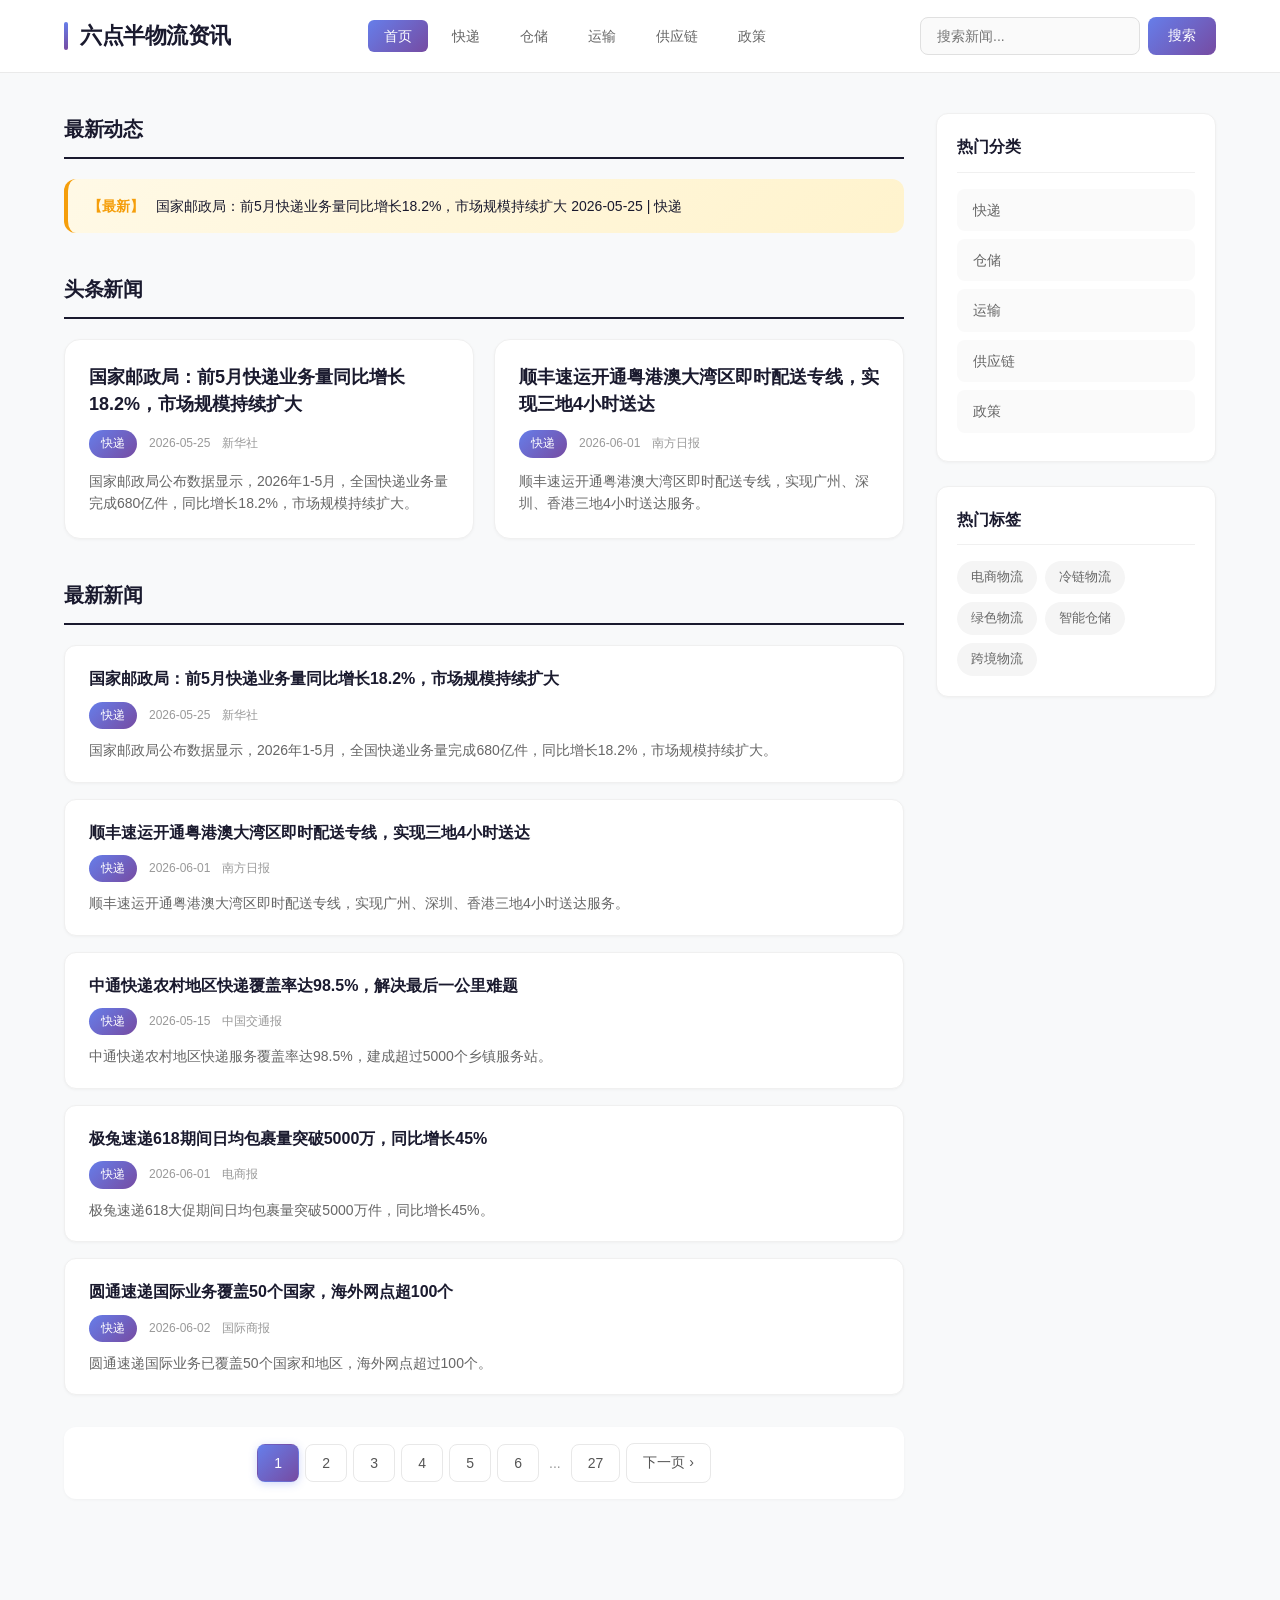
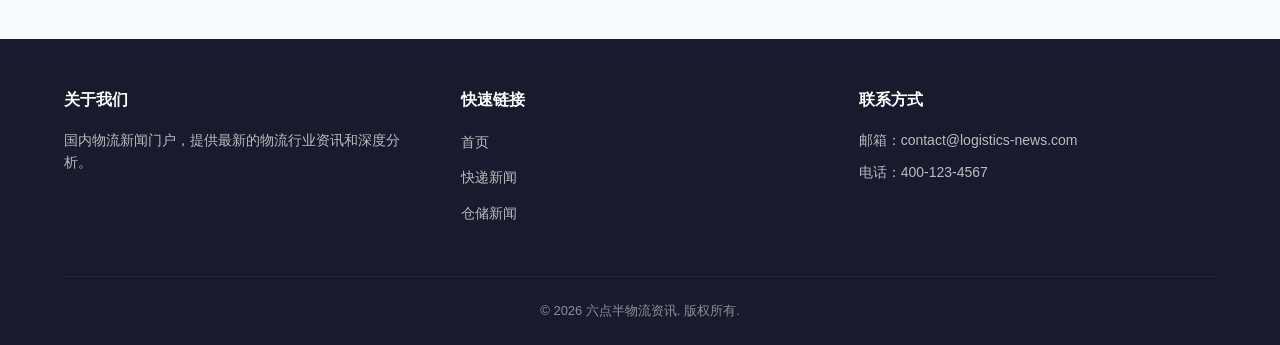
==== commit ad0269b0: "删除tagline文字" ====
--- a/index.html
+++ b/index.html
@@ -13,7 +13,7 @@
         <div class="container">
             <div class="logo">
                 <h1>六点半物流资讯</h1>
-                <p class="tagline">每日更新 · 行业洞察</p>
+                
             </div>
             <nav class="nav">
                 <ul>
--- a/css/style.css
+++ b/css/style.css
@@ -319,30 +319,46 @@
 .pagination {
     display: flex;
     justify-content: center;
-    gap: 8px;
+    align-items: center;
+    gap: 6px;
     margin-top: 32px;
-}
-
-.pagination button {
-    padding: 10px 20px;
-    border: 1px solid #e0e0e0;
+    padding: 16px;
+    background: #fff;
+    border-radius: 12px;
+    box-shadow: 0 1px 3px rgba(0,0,0,0.04);
+}
+
+.pagination-btn {
+    padding: 10px 16px;
+    border: 1px solid #e8e8e8;
     background: #fff;
     border-radius: 8px;
     cursor: pointer;
     transition: all 0.2s;
     font-size: 14px;
-    color: #666;
-}
-
-.pagination button:hover {
+    color: #555;
+    font-weight: 500;
+    min-width: 42px;
+    text-align: center;
+}
+
+.pagination-btn:hover:not(.active) {
     border-color: #667eea;
     color: #667eea;
-}
-
-.pagination button.active {
+    background: #f8f9ff;
+}
+
+.pagination-btn.active {
     background: linear-gradient(135deg, #667eea, #764ba2);
     color: white;
     border-color: transparent;
+    box-shadow: 0 2px 8px rgba(102, 126, 234, 0.3);
+}
+
+.pagination-ellipsis {
+    padding: 0 4px;
+    color: #999;
+    font-size: 14px;
 }
 
 /* 侧边栏 */
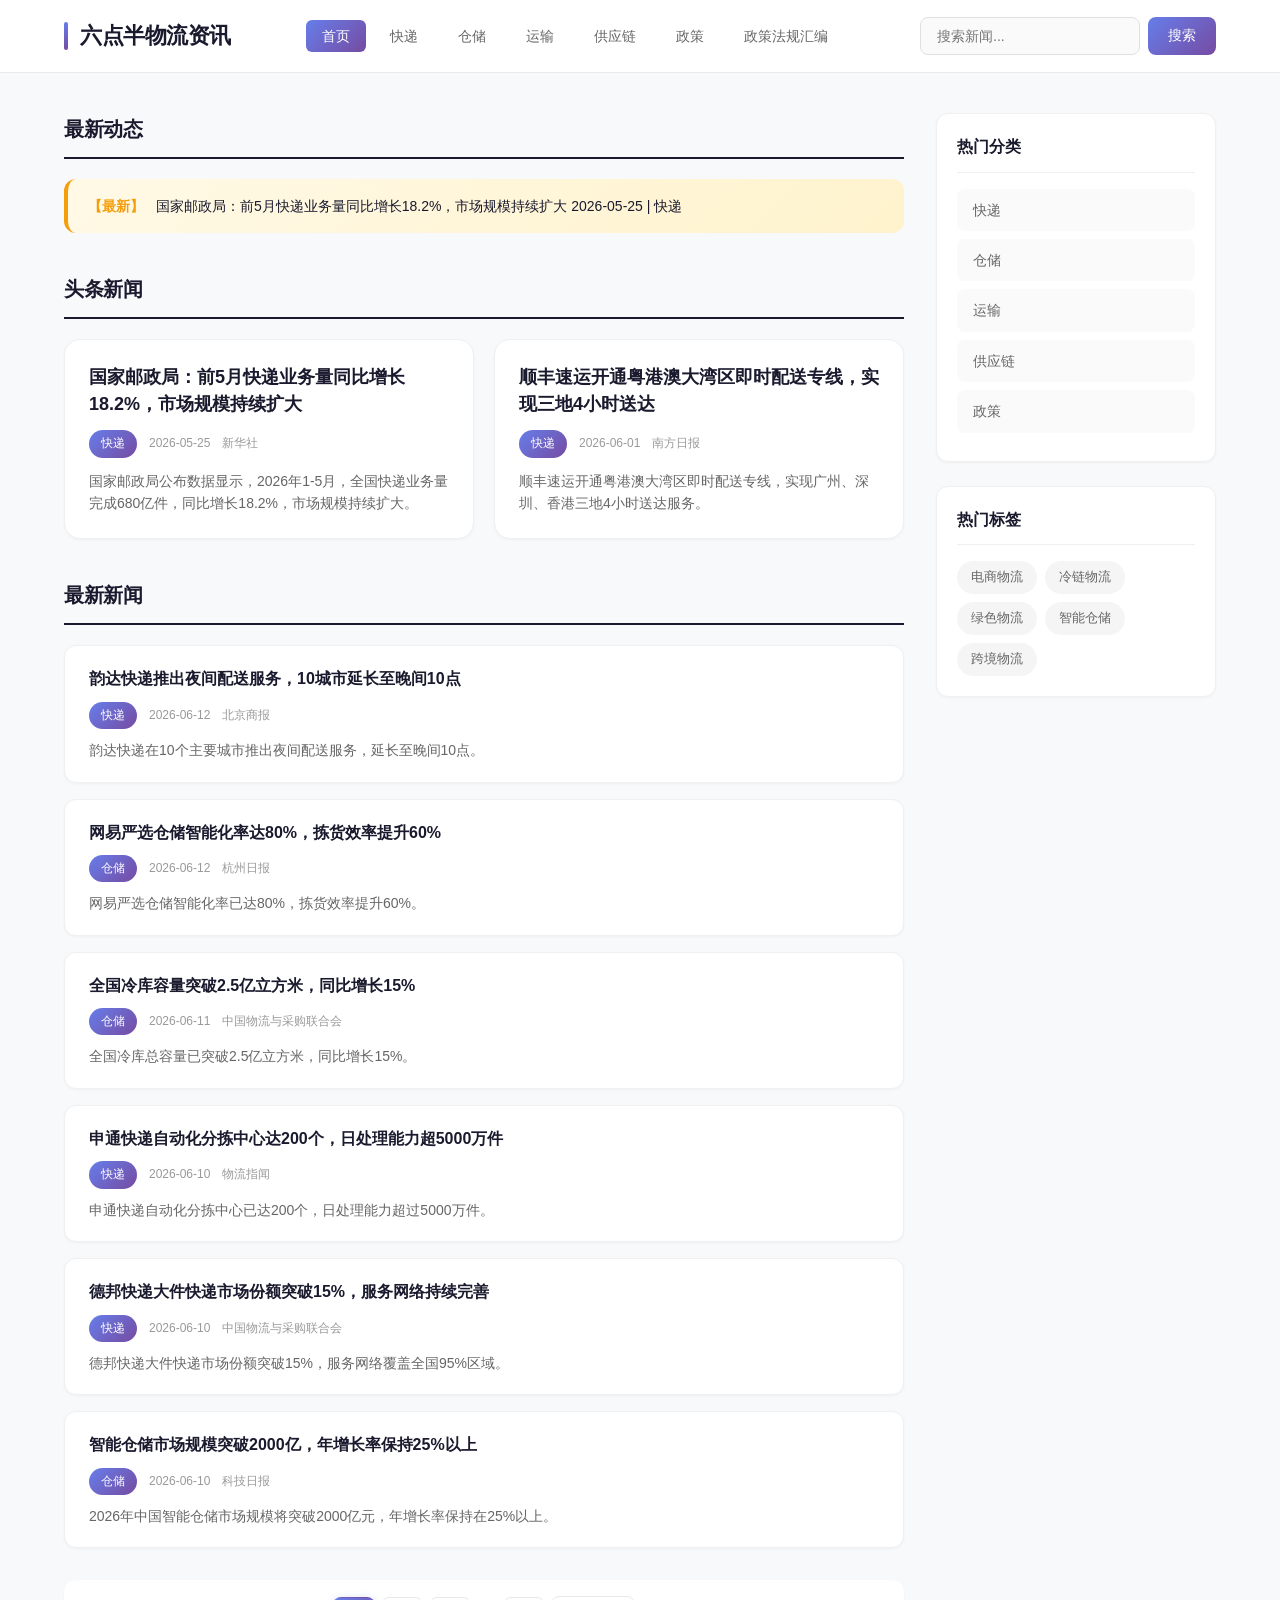
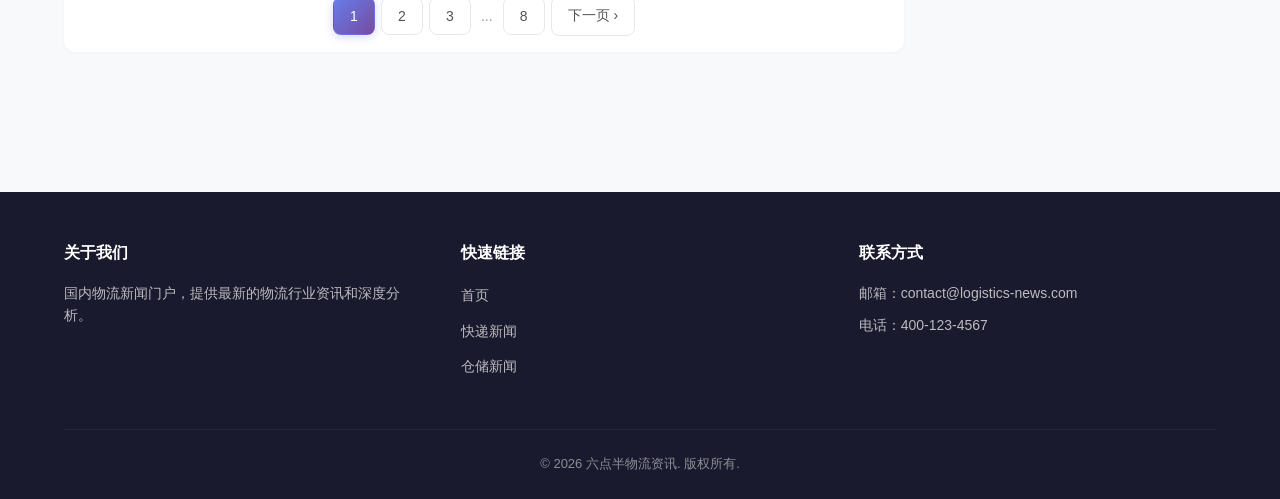
==== commit 2c68b9d5: "添加物流政策法规汇编页面（2020年以来）" ====
--- a/index.html
+++ b/index.html
@@ -23,6 +23,7 @@
                     <li><a href="category.html?cat=运输">运输</a></li>
                     <li><a href="category.html?cat=供应链">供应链</a></li>
                     <li><a href="category.html?cat=政策">政策</a></li>
+                    <li><a href="policy.html">政策法规汇编</a></li>
                 </ul>
             </nav>
             <div class="search-box">
--- a/css/style.css
+++ b/css/style.css
@@ -690,7 +690,7 @@
     }
     
     .sidebar {
-        order: -1;
+        order: 2;
     }
     
     .featured-grid {
@@ -744,4 +744,17 @@
         flex-direction: column;
         gap: 10px;
     }
+    
+    .article-container {
+        display: flex;
+        flex-direction: column;
+    }
+    
+    .article-main {
+        order: 1;
+    }
+    
+    .article-container .sidebar {
+        order: 2;
+    }
 }
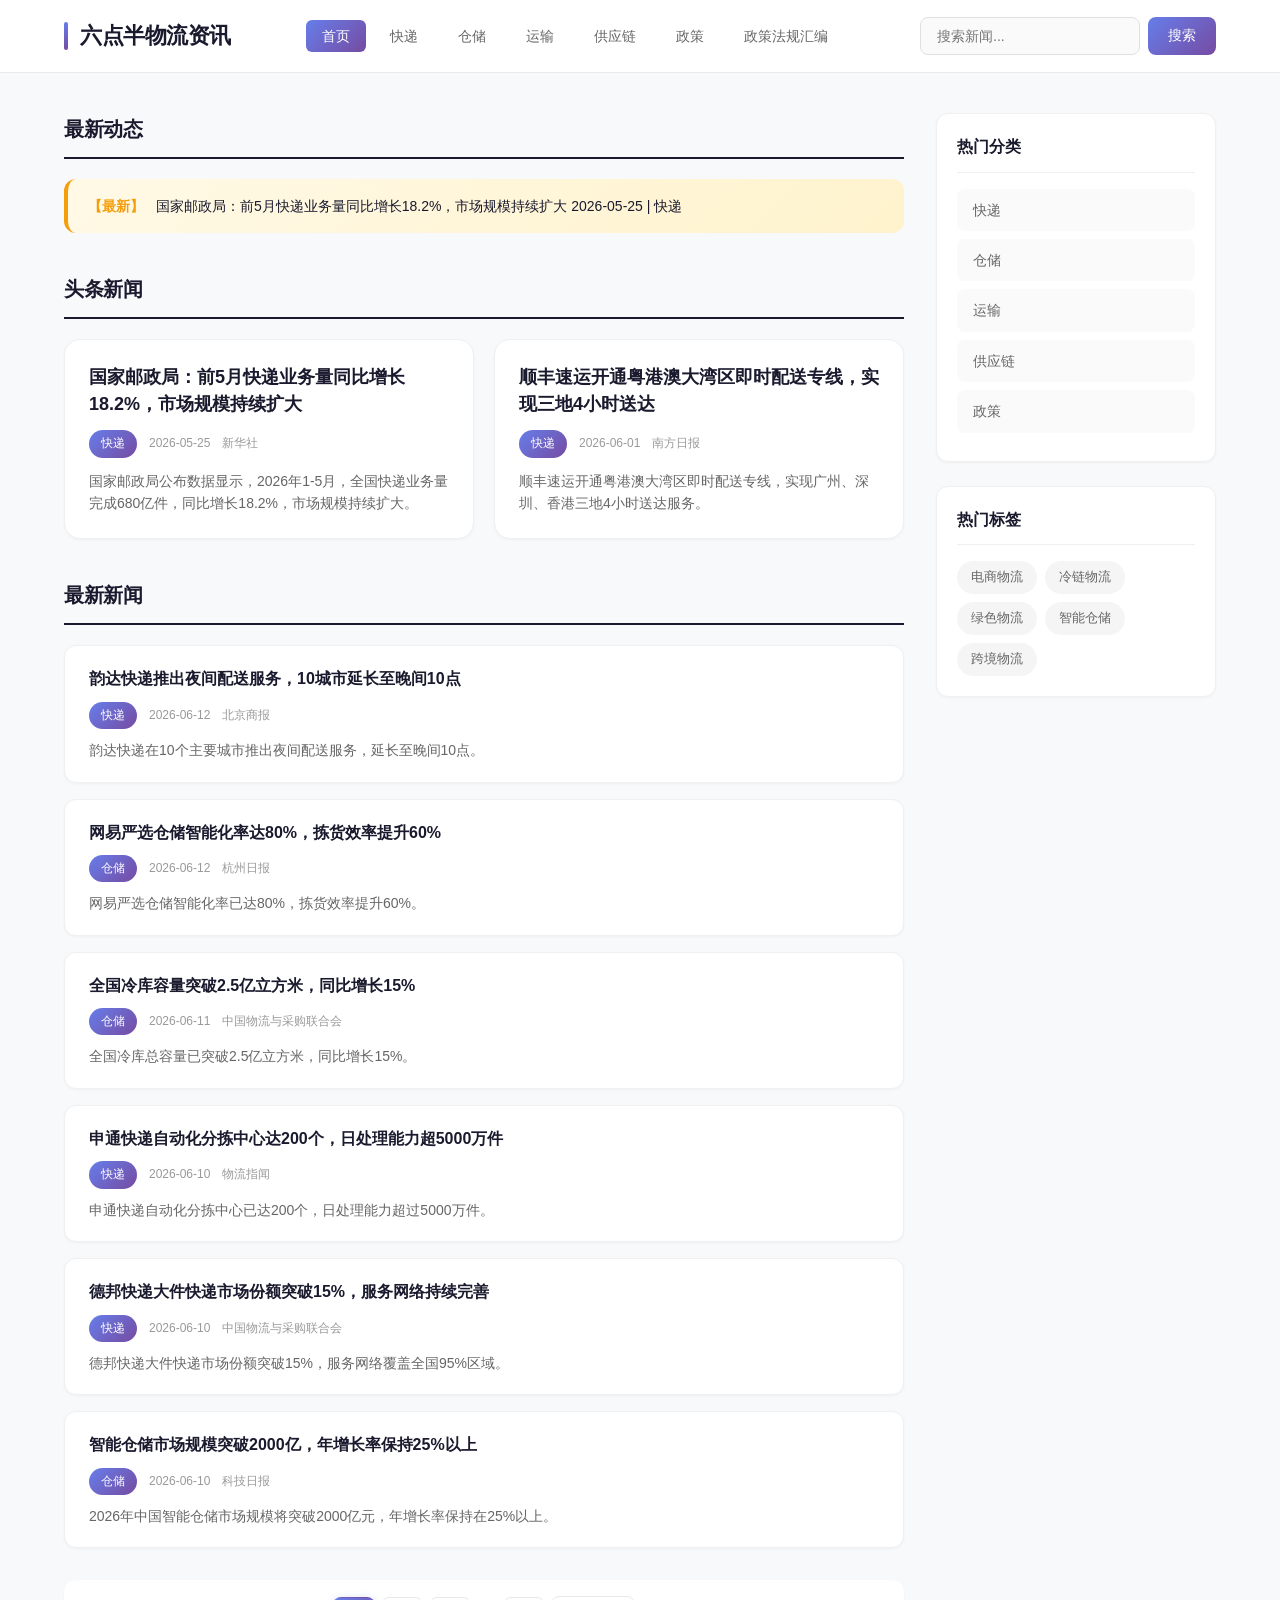
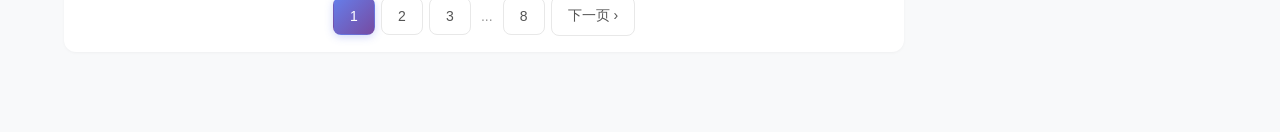
==== commit 0ef6c078: "删除所有页面底部footer" ====
--- a/index.html
+++ b/index.html
@@ -86,32 +86,7 @@
         </div>
     </main>
 
-    <footer class="footer">
-        <div class="container">
-            <div class="footer-content">
-                <div class="footer-section">
-                    <h4>关于我们</h4>
-                    <p>国内物流新闻门户，提供最新的物流行业资讯和深度分析。</p>
-                </div>
-                <div class="footer-section">
-                    <h4>快速链接</h4>
-                    <ul>
-                        <li><a href="index.html">首页</a></li>
-                        <li><a href="category.html?cat=快递">快递新闻</a></li>
-                        <li><a href="category.html?cat=仓储">仓储新闻</a></li>
-                    </ul>
-                </div>
-                <div class="footer-section">
-                    <h4>联系方式</h4>
-                    <p>邮箱：contact@logistics-news.com</p>
-                    <p>电话：400-123-4567</p>
-                </div>
-            </div>
-            <div class="footer-bottom">
-                <p>&copy; 2026 六点半物流资讯. 版权所有.</p>
-            </div>
-        </div>
-    </footer>
+
 
     <script src="js/articles.js"></script>
     <script src="js/main.js"></script>
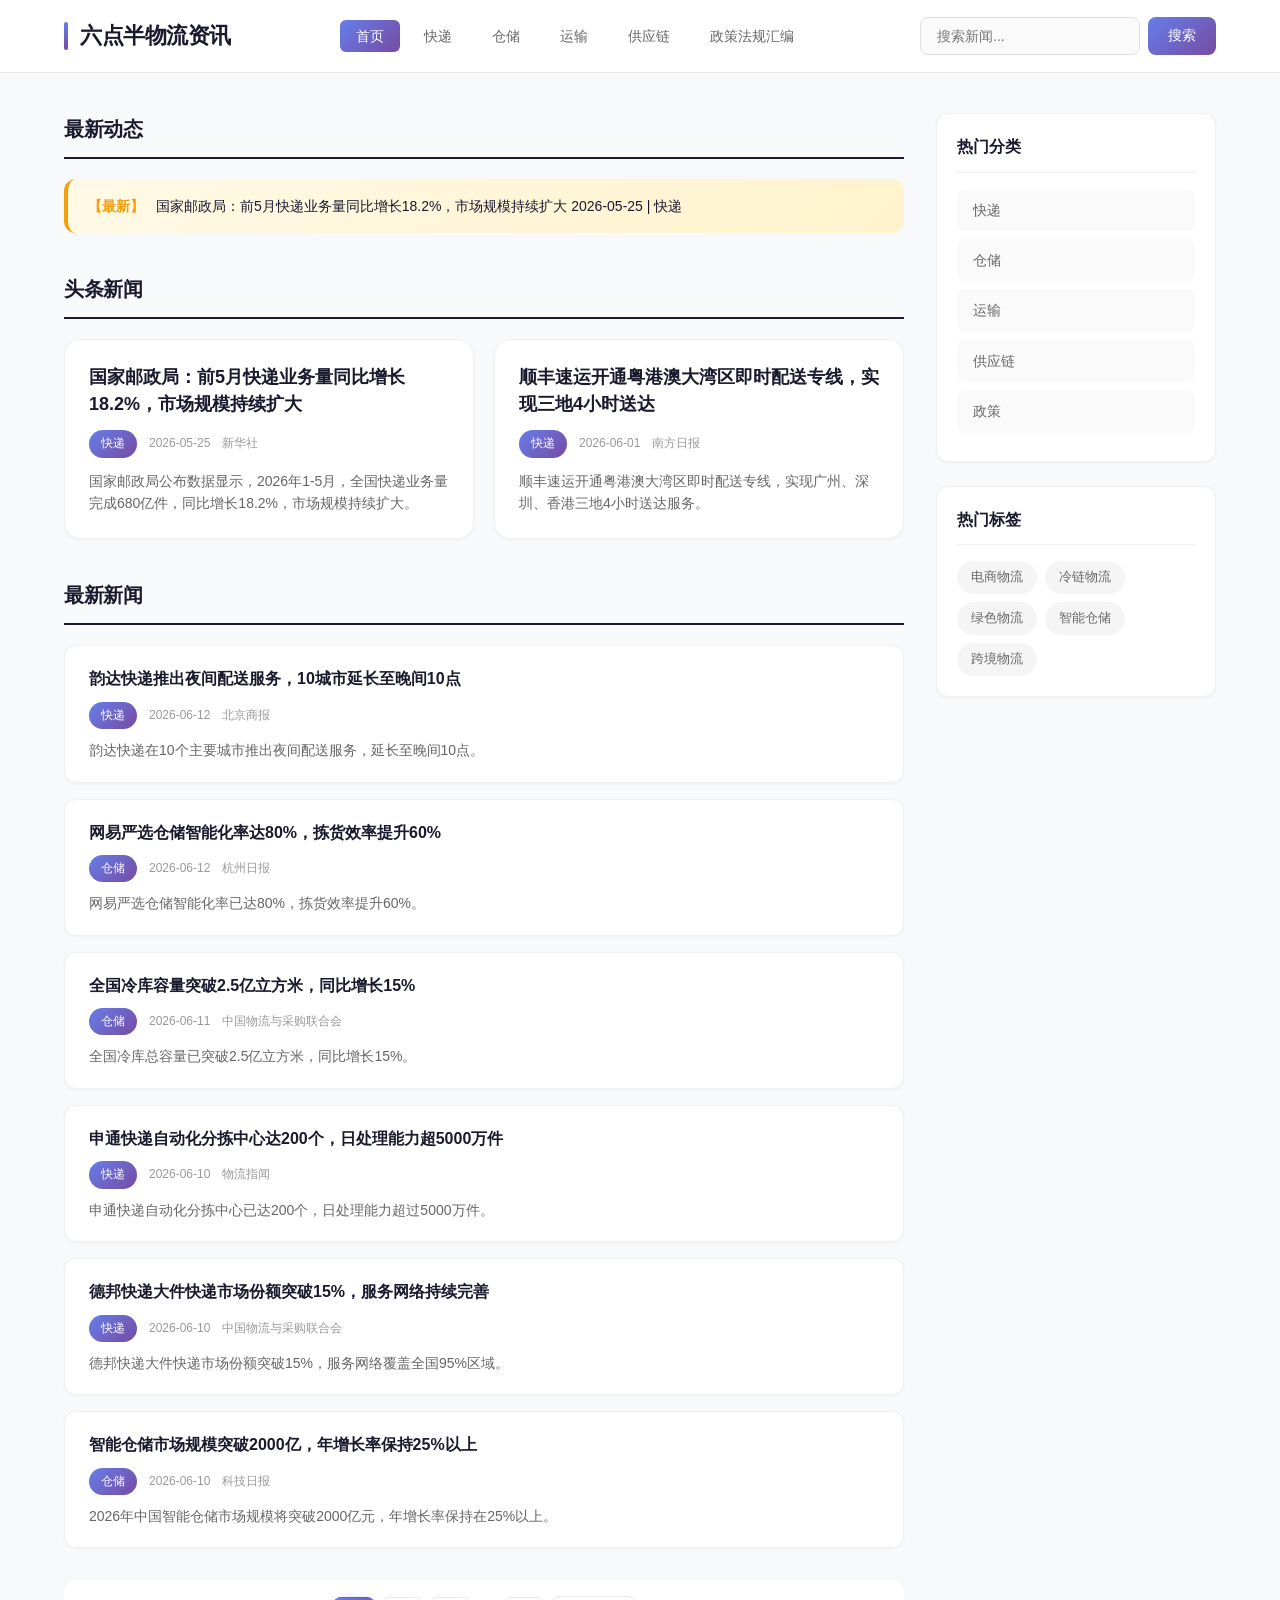
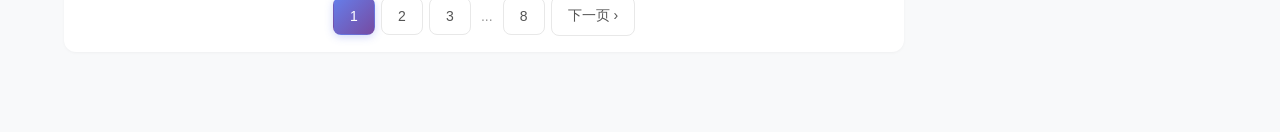
==== commit 526be8d1: "删除导航栏中的政策链接，只保留政策法规汇编" ====
--- a/index.html
+++ b/index.html
@@ -22,7 +22,6 @@
                     <li><a href="category.html?cat=仓储">仓储</a></li>
                     <li><a href="category.html?cat=运输">运输</a></li>
                     <li><a href="category.html?cat=供应链">供应链</a></li>
-                    <li><a href="category.html?cat=政策">政策</a></li>
                     <li><a href="policy.html">政策法规汇编</a></li>
                 </ul>
             </nav>
